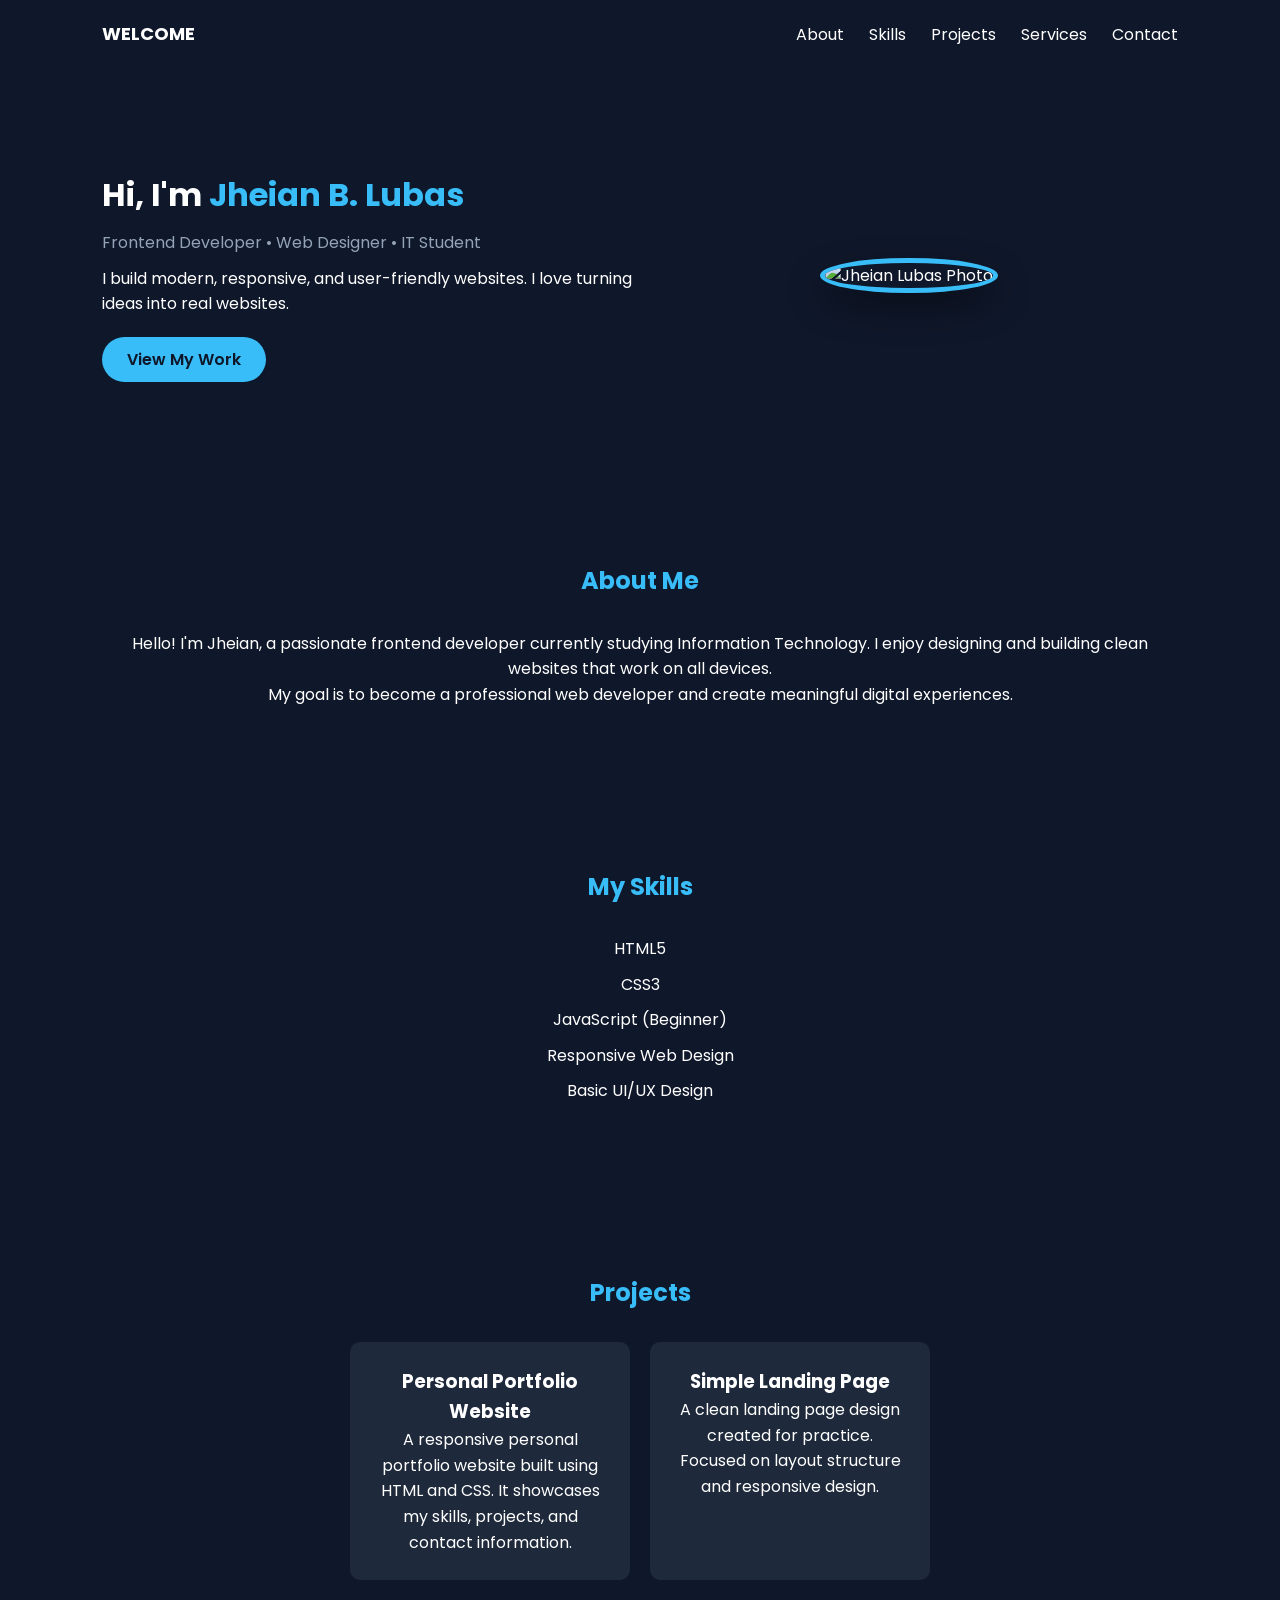
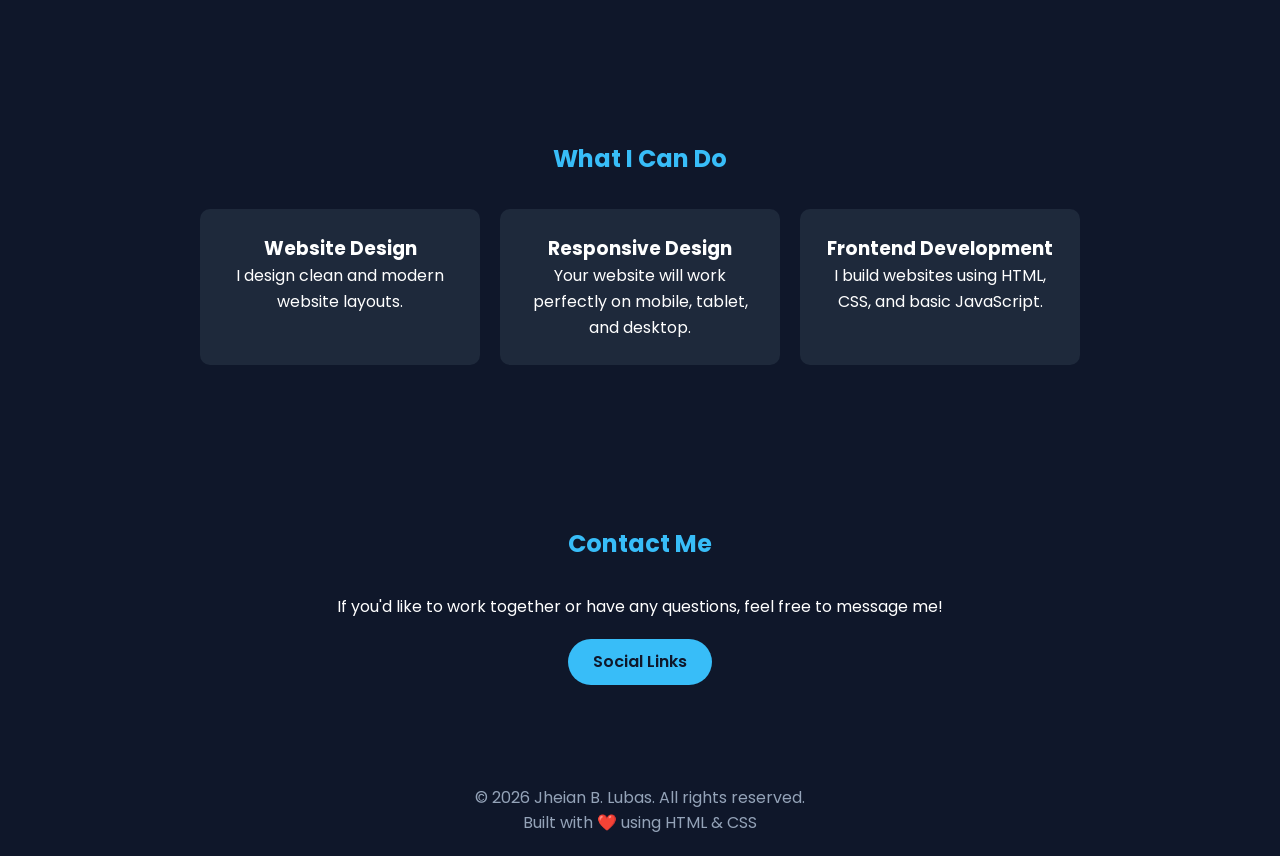
==== index.html @ f98c8f1d "Update and rename my portfolio.html to index.html" ====
<!DOCTYPE html>
<html lang="en">
<head>
  <meta charset="UTF-8" />
  <meta name="viewport" content="width=device-width, initial-scale=1.0" />
  <title>Jheian B. Lubas | Frontend Developer</title>

  <link rel="preconnect" href="https://fonts.googleapis.com">
  <link href="https://fonts.googleapis.com/css2?family=Poppins:wght@300;400;600;700&display=swap" rel="stylesheet">

  <link rel="stylesheet" href="my portfolio.css" />
</head>

<body>

  <!-- NAVIGATION -->
  <nav class="navbar">
    <div class="logo">WELCOME</div>

    <ul class="nav-links">
      <li><a href="#about">About</a></li>
      <li><a href="#skills">Skills</a></li>
      <li><a href="#projects">Projects</a></li>
      <li><a href="#services">Services</a></li>
      <li><a href="#contact">Contact</a></li>
    </ul>
  </nav>

  <!-- HERO -->
  <header class="hero">
    <div class="hero-container">

      <!-- TEXT -->
      <div class="hero-content">
        <h1>Hi, I'm <span>Jheian B. Lubas</span></h1>
        <p class="subtitle">Frontend Developer • Web Designer • IT Student</p>
        <p>
          I build modern, responsive, and user-friendly websites.
          I love turning ideas into real websites.
        </p>
        <a href="#projects" class="btn">View My Work</a>
      </div>

      <!-- PROFILE PHOTO -->
      <div class="hero-image">
        <!-- 🔥 TO CHANGE PHOTO:
             1. Put your photo inside "images" folder
             2. Name it profile.jpg
             3. Replace this file later with your real one
        -->
        <img src="images/profile.jpg" alt="Jheian Lubas Photo">
      </div>

    </div>
  </header>

  <!-- ABOUT -->
  <section id="about" class="section">
    <h2>About Me</h2>
    <p>
      Hello! I'm Jheian, a passionate frontend developer currently studying Information Technology.
      I enjoy designing and building clean websites that work on all devices.
    </p>
    <p>
      My goal is to become a professional web developer and create meaningful digital experiences.
    </p>
  </section>

  <!-- SKILLS -->
  <section id="skills" class="section">
    <h2>My Skills</h2>
    <div class="skills-container">
      <ul>
        <li>HTML5</li>
        <li>CSS3</li>
        <li>JavaScript (Beginner)</li>
        <li>Responsive Web Design</li>
        <li>Basic UI/UX Design</li>
      </ul>
    </div>
  </section>

  <!-- PROJECTS -->
  <section id="projects" class="section">
    <h2>Projects</h2>

    <div class="projects-container">
      <div class="project-card">
        <h3>Personal Portfolio Website</h3>
        <p>
          A responsive personal portfolio website built using HTML and CSS.
          It showcases my skills, projects, and contact information.
        </p>
      </div>

      <div class="project-card">
        <h3>Simple Landing Page</h3>
        <p>
          A clean landing page design created for practice.
          Focused on layout structure and responsive design.
        </p>
      </div>
    </div>
  </section>

  <!-- SERVICES -->
  <section id="services" class="section">
    <h2>What I Can Do</h2>

    <div class="services-container">
      <div class="service-card">
        <h3>Website Design</h3>
        <p>I design clean and modern website layouts.</p>
      </div>

      <div class="service-card">
        <h3>Responsive Design</h3>
        <p>Your website will work perfectly on mobile, tablet, and desktop.</p>
      </div>

      <div class="service-card">
        <h3>Frontend Development</h3>
        <p>I build websites using HTML, CSS, and basic JavaScript.</p>
      </div>
    </div>
  </section>

  <!-- CONTACT -->
  <section id="contact" class="section contact">
    <h2>Contact Me</h2>
    <p>If you'd like to work together or have any questions, feel free to message me!</p>
    <a href="socials.html" class="btn">Social Links</a>
  </section>

  <!-- FOOTER -->
  <footer>
    <p>© 2026 Jheian B. Lubas. All rights reserved.</p>
    <p>Built with ❤️ using HTML & CSS</p>
  </footer>

  <!-- SCROLL ANIMATION SCRIPT (YOUR ORIGINAL, CLEANED) -->
  <script>
    document.addEventListener("DOMContentLoaded", function() {
      const sections = document.querySelectorAll(".section");

      const observer = new IntersectionObserver((entries) => {
        entries.forEach(entry => {
          if (entry.isIntersecting) {
            entry.target.classList.add("show");
          }
        });
      }, { threshold: 0.15 });

      sections.forEach(section => {
        observer.observe(section);
      });
    });
  </script>

</body>
</html>
---- my portfolio.css ----
* {
  margin: 0;
  padding: 0;
  box-sizing: border-box;
  font-family: 'Poppins', sans-serif;
}

body {
  background: #0f172a;
  color: #ffffff;
  line-height: 1.6;
}

/* NAVBAR */
.navbar {
  display: flex;
  justify-content: space-between;
  align-items: center;
  padding: 20px 8%;
  background: #0f172a;
  position: sticky;
  top: 0;
  z-index: 1000;
}

.logo {
  font-weight: 700;
  font-size: 18px;
}

.nav-links {
  list-style: none;
  display: flex;
  gap: 25px;
}

.nav-links a {
  text-decoration: none;
  color: white;
  transition: 0.3s;
}

.nav-links a:hover {
  color: #38bdf8;
}

/* HERO */
.hero {
  padding: 100px 8%;
}

.hero-container {
  display: flex;
  align-items: center;
  justify-content: space-between;
  flex-wrap: wrap;
}

.hero-content {
  flex: 1;
  min-width: 280px;
}

.hero-content span {
  color: #38bdf8;
}

.subtitle {
  margin: 10px 0;
  color: #94a3b8;
}

.hero-image {
  flex: 1;
  text-align: center;
  min-width: 280px;
}

.hero-image img {
  width: 280px;
  height: 280px;
  border-radius: 50%;
  object-fit: cover;
  border: 5px solid #38bdf8;
  box-shadow: 0 15px 35px rgba(0,0,0,0.4);
  transition: 0.3s;
}

.hero-image img:hover {
  transform: scale(1.05);
}

/* BUTTON */
.btn {
  display: inline-block;
  margin-top: 20px;
  padding: 10px 25px;
  background: #38bdf8;
  color: #0f172a;
  border-radius: 25px;
  text-decoration: none;
  font-weight: 600;
  transition: 0.3s;
}

.btn:hover {
  background: white;
}

/* SECTIONS */
.section {
  padding: 80px 8%;
  text-align: center;
  opacity: 0;
  transform: translateY(40px);
  transition: 0.6s ease;
}

.section.show {
  opacity: 1;
  transform: translateY(0);
}

.section h2 {
  margin-bottom: 30px;
  color: #38bdf8;
}

/* CARDS */
.projects-container,
.services-container {
  display: flex;
  flex-wrap: wrap;
  gap: 20px;
  justify-content: center;
}

.project-card,
.service-card {
  background: #1e293b;
  padding: 25px;
  border-radius: 10px;
  width: 280px;
  transition: 0.3s;
}

.project-card:hover,
.service-card:hover {
  transform: translateY(-8px);
  background: #334155;
}

/* SKILLS */
.skills-container ul {
  list-style: none;
}

.skills-container li {
  margin: 10px 0;
}

/* FOOTER */
footer {
  text-align: center;
  padding: 20px;
  background: #0f172a;
  color: #94a3b8;
}

/* MOBILE */
@media (max-width: 768px) {
  .hero-container {
    flex-direction: column;
    text-align: center;
  }

  .nav-links {
    gap: 15px;
  }
}
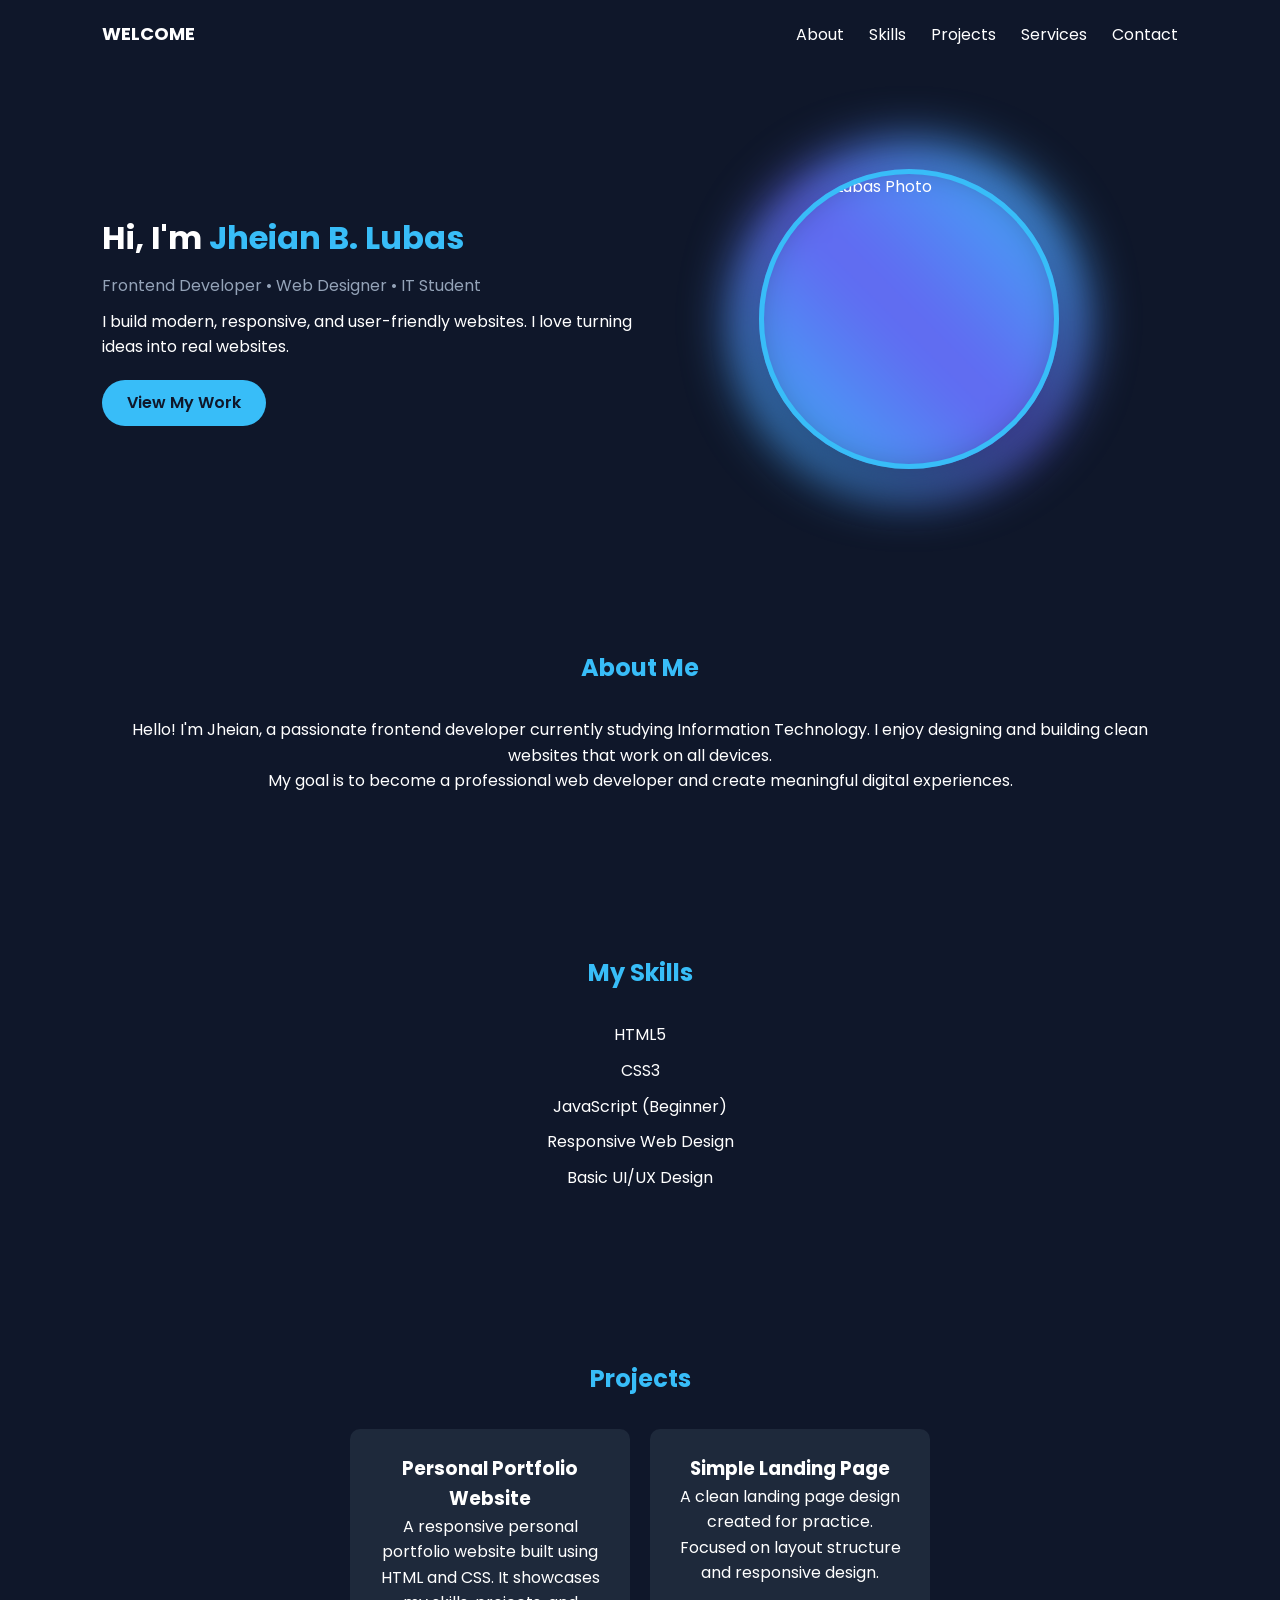
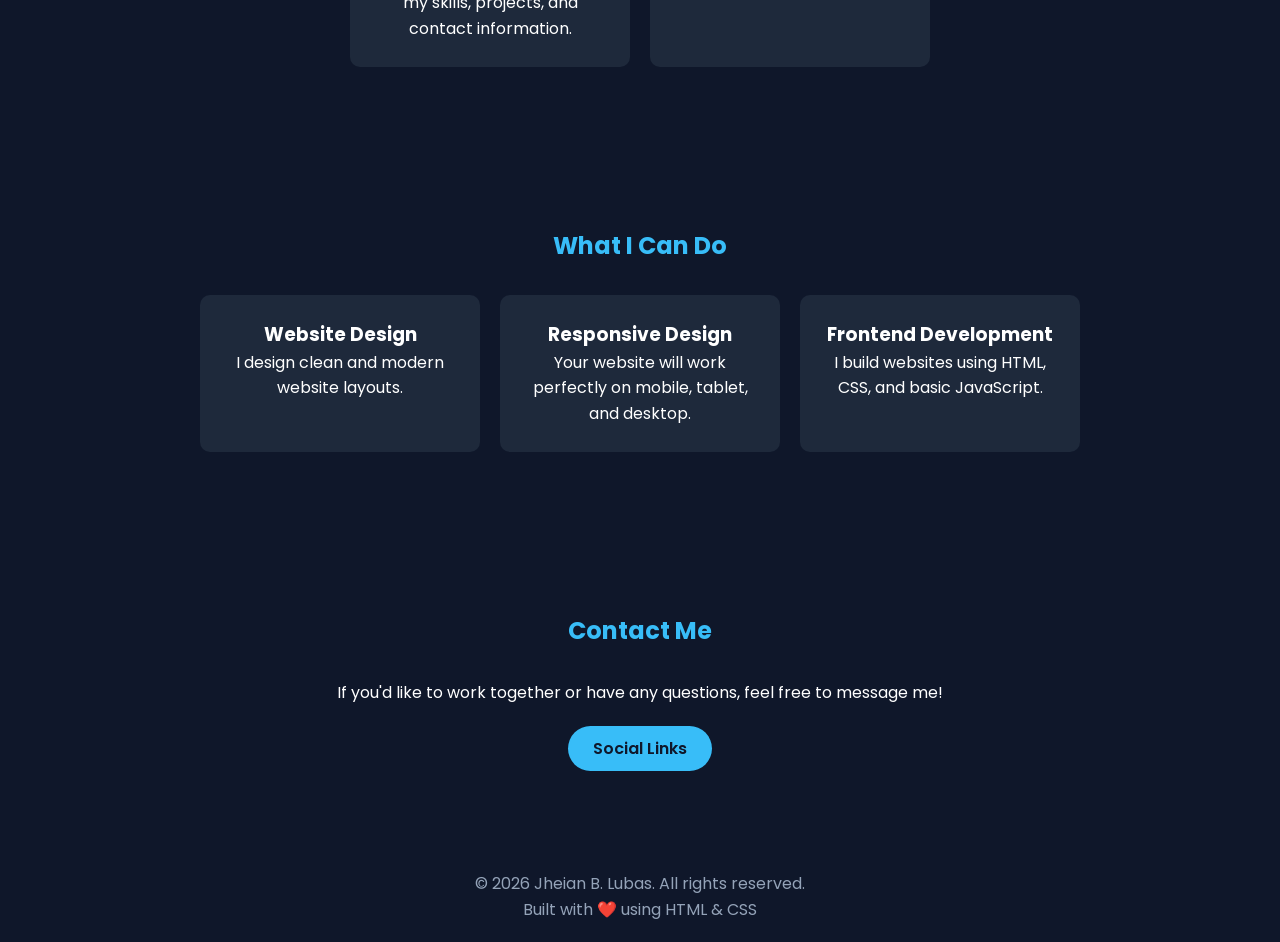
==== commit fc420540: "Update index.html" ====
--- a/index.html
+++ b/index.html
@@ -13,7 +13,7 @@
 
 <body>
 
-  <!-- NAVIGATION -->
+
   <nav class="navbar">
     <div class="logo">WELCOME</div>
 
@@ -26,11 +26,11 @@
     </ul>
   </nav>
 
-  <!-- HERO -->
+ 
   <header class="hero">
     <div class="hero-container">
 
-      <!-- TEXT -->
+ 
       <div class="hero-content">
         <h1>Hi, I'm <span>Jheian B. Lubas</span></h1>
         <p class="subtitle">Frontend Developer • Web Designer • IT Student</p>
@@ -41,20 +41,15 @@
         <a href="#projects" class="btn">View My Work</a>
       </div>
 
-      <!-- PROFILE PHOTO -->
+     
       <div class="hero-image">
-        <!-- 🔥 TO CHANGE PHOTO:
-             1. Put your photo inside "images" folder
-             2. Name it profile.jpg
-             3. Replace this file later with your real one
-        -->
-        <img src="images/profile.jpg" alt="Jheian Lubas Photo">
+        <img src="pics/pfp.jpg" alt="Jheian Lubas Photo">
       </div>
 
     </div>
   </header>
 
-  <!-- ABOUT -->
+
   <section id="about" class="section">
     <h2>About Me</h2>
     <p>
@@ -66,7 +61,7 @@
     </p>
   </section>
 
-  <!-- SKILLS -->
+
   <section id="skills" class="section">
     <h2>My Skills</h2>
     <div class="skills-container">
@@ -80,7 +75,6 @@
     </div>
   </section>
 
-  <!-- PROJECTS -->
   <section id="projects" class="section">
     <h2>Projects</h2>
 
@@ -103,7 +97,6 @@
     </div>
   </section>
 
-  <!-- SERVICES -->
   <section id="services" class="section">
     <h2>What I Can Do</h2>
 
@@ -125,20 +118,20 @@
     </div>
   </section>
 
-  <!-- CONTACT -->
+
   <section id="contact" class="section contact">
     <h2>Contact Me</h2>
     <p>If you'd like to work together or have any questions, feel free to message me!</p>
     <a href="socials.html" class="btn">Social Links</a>
   </section>
 
-  <!-- FOOTER -->
+  
   <footer>
     <p>© 2026 Jheian B. Lubas. All rights reserved.</p>
     <p>Built with ❤️ using HTML & CSS</p>
   </footer>
 
-  <!-- SCROLL ANIMATION SCRIPT (YOUR ORIGINAL, CLEANED) -->
+
   <script>
     document.addEventListener("DOMContentLoaded", function() {
       const sections = document.querySelectorAll(".section");
--- a/my portfolio.css
+++ b/my portfolio.css
@@ -12,6 +12,7 @@
 }
 
 /* NAVBAR */
+
 .navbar {
   display: flex;
   justify-content: space-between;
@@ -45,6 +46,7 @@
 }
 
 /* HERO */
+
 .hero {
   padding: 100px 8%;
 }
@@ -72,25 +74,63 @@
 
 .hero-image {
   flex: 1;
-  text-align: center;
-  min-width: 280px;
+  display: flex;
+  justify-content: center;
+  align-items: center;
+  position: relative;
+}
+
+/* glowing ring container */
+.hero-image::before {
+  content: "";
+  position: absolute;
+  width: 350px;
+  height: 350px;
+  border-radius: 50%;
+  background: linear-gradient(45deg, #38bdf8, #6366f1, #38bdf8);
+  filter: blur(25px);
+  z-index: 0;
+  animation: glowSpin 6s linear infinite;
+}
+
+@keyframes glowSpin {
+  0% {
+    transform: rotate(0deg);
+  }
+
+  100% {
+    transform: rotate(360deg);
+  }
 }
 
 .hero-image img {
-  width: 280px;
-  height: 280px;
+  width: 300px;
+  height: 300px;
   border-radius: 50%;
   object-fit: cover;
+  position: relative;
+  z-index: 1;
+
   border: 5px solid #38bdf8;
-  box-shadow: 0 15px 35px rgba(0,0,0,0.4);
-  transition: 0.3s;
+
+  box-shadow: 0 15px 40px rgba(0,0,0,0.5);
+
+  transition: transform 0.3s ease;
+
+  /* floating animation */
+  animation: float 4s ease-in-out infinite;
 }
 
 .hero-image img:hover {
-  transform: scale(1.05);
-}
-
-/* BUTTON */
+  transform: scale(1.06);
+}
+
+@keyframes float {
+  0% { transform: translateY(0px); }
+  50% { transform: translateY(-12px); }
+  100% { transform: translateY(0px); }
+}
+
 .btn {
   display: inline-block;
   margin-top: 20px;
@@ -108,6 +148,7 @@
 }
 
 /* SECTIONS */
+
 .section {
   padding: 80px 8%;
   text-align: center;
@@ -126,7 +167,8 @@
   color: #38bdf8;
 }
 
-/* CARDS */
+/* PROJECTS & SERVICES */
+
 .projects-container,
 .services-container {
   display: flex;
@@ -151,6 +193,7 @@
 }
 
 /* SKILLS */
+
 .skills-container ul {
   list-style: none;
 }
@@ -160,6 +203,7 @@
 }
 
 /* FOOTER */
+
 footer {
   text-align: center;
   padding: 20px;
@@ -167,8 +211,10 @@
   color: #94a3b8;
 }
 
-/* MOBILE */
+/* RESPONSIVE */
+
 @media (max-width: 768px) {
+
   .hero-container {
     flex-direction: column;
     text-align: center;
@@ -177,4 +223,16 @@
   .nav-links {
     gap: 15px;
   }
-}+
+  .hero-image img {
+    width: 260px;
+    height: 260px;
+  }
+
+  .hero-image::before {
+    width: 280px;
+    height: 280px;
+  }
+
+}
+
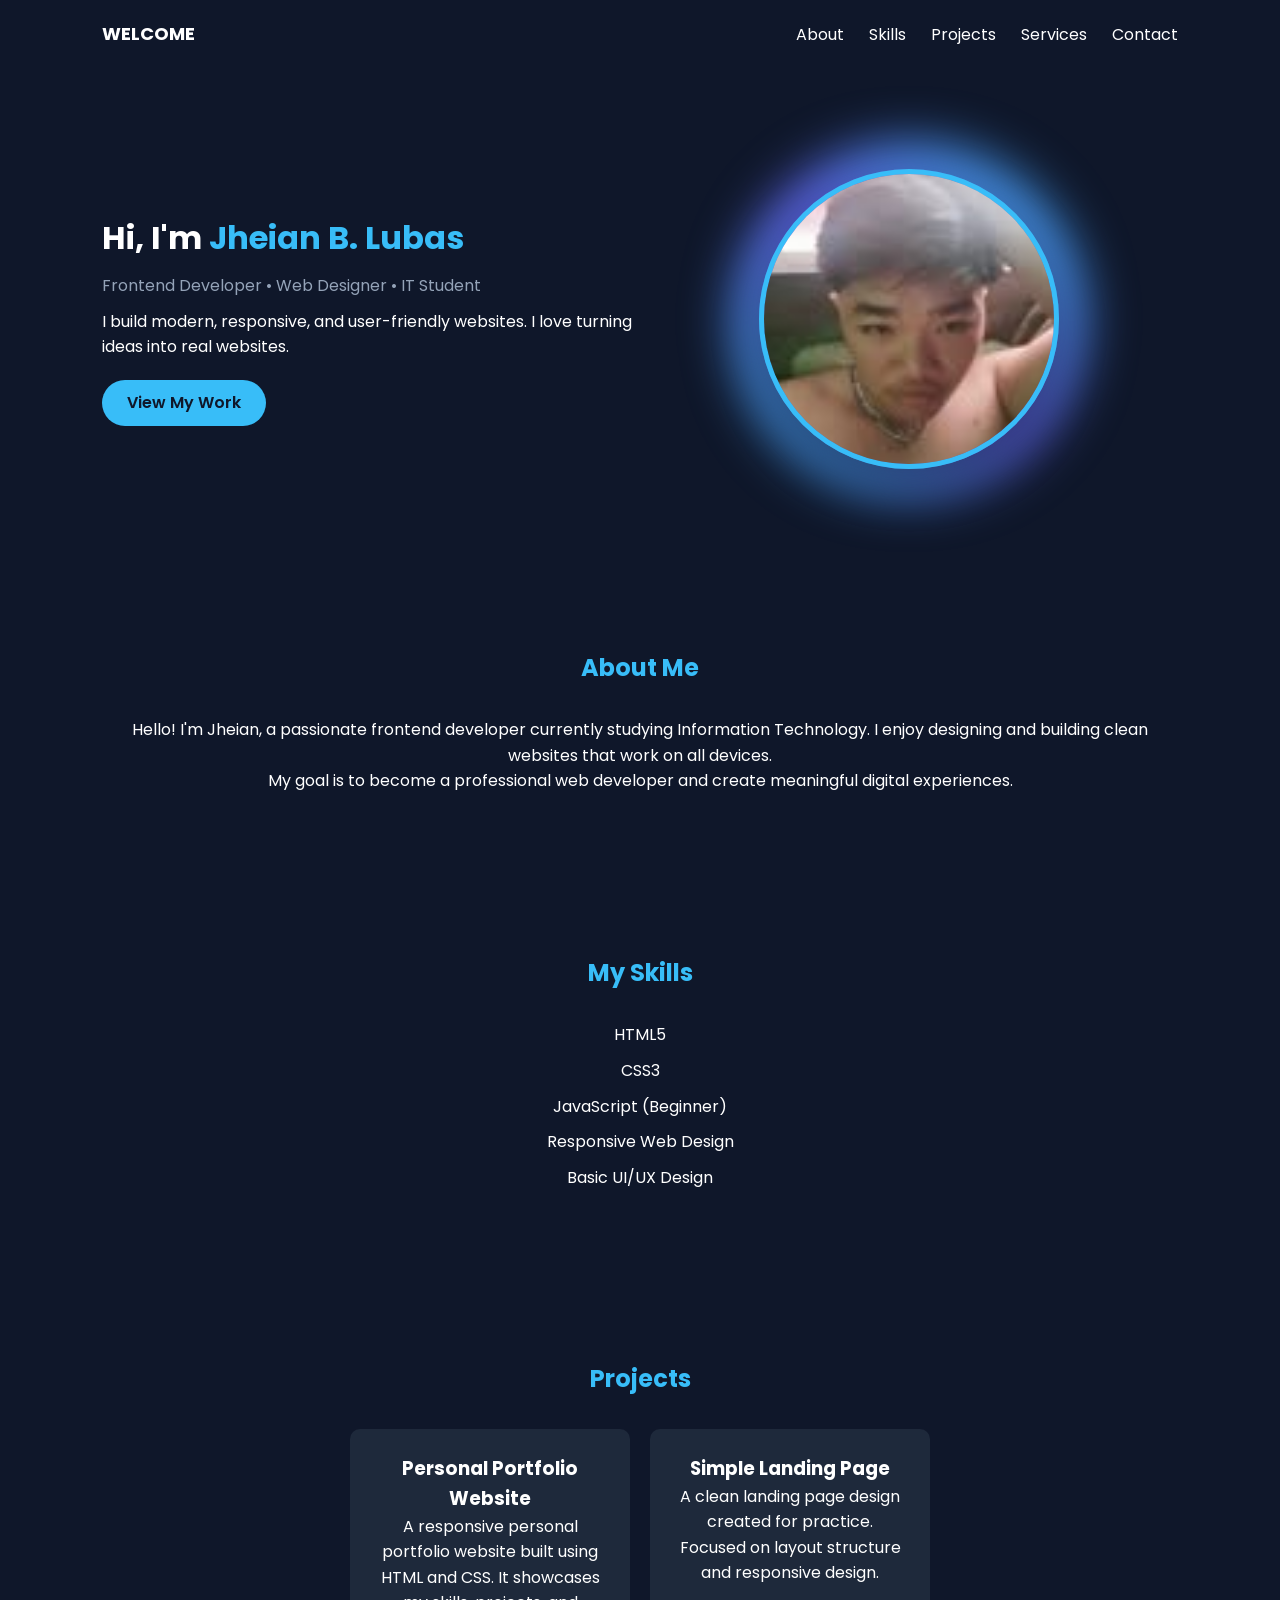
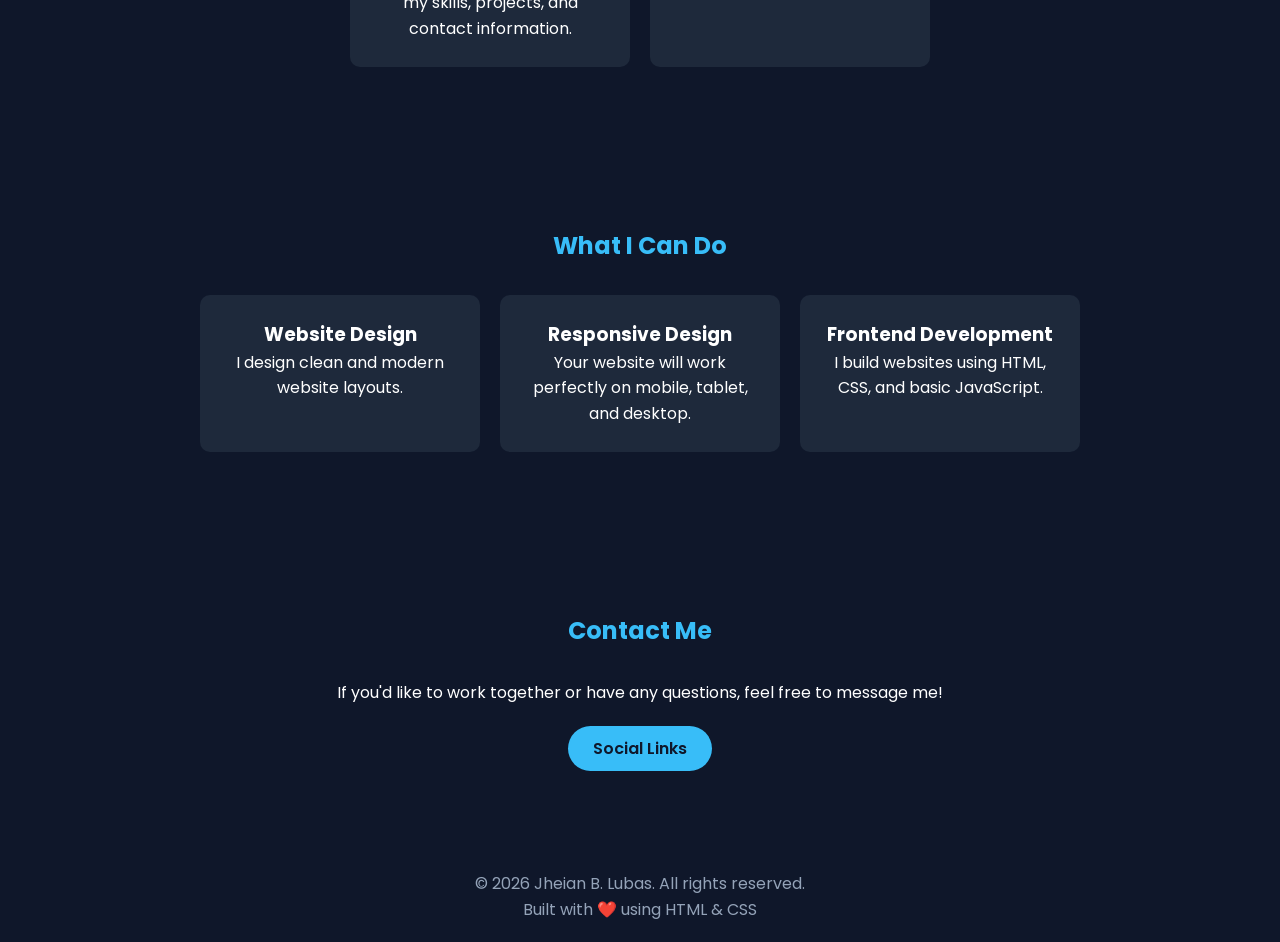
==== commit 69741a0a: "Update index.html" ====
--- a/index.html
+++ b/index.html
@@ -43,7 +43,7 @@
 
      
       <div class="hero-image">
-        <img src="pics/pfp.jpg" alt="Jheian Lubas Photo">
+        <img src="pfp.jpg" alt="Jheian Lubas Photo">
       </div>
 
     </div>
@@ -152,3 +152,4 @@
 
 </body>
 </html>
+
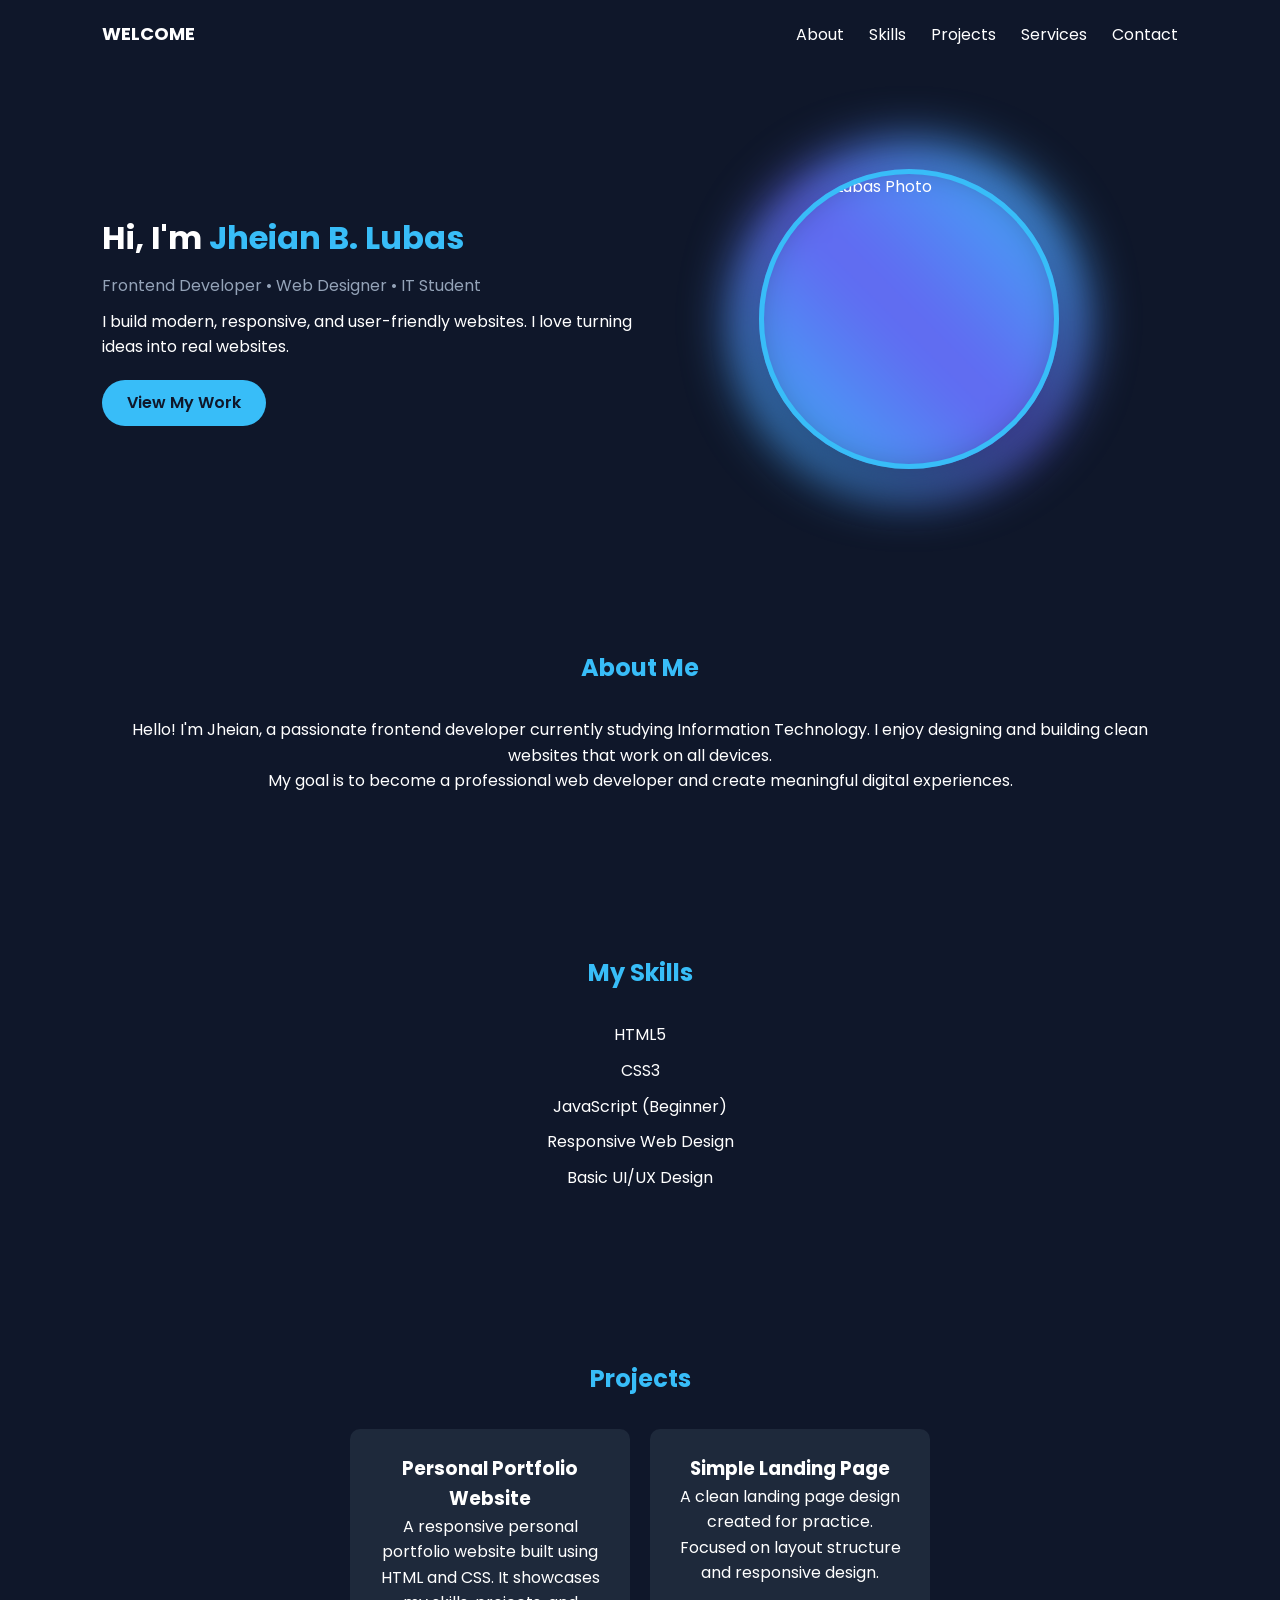
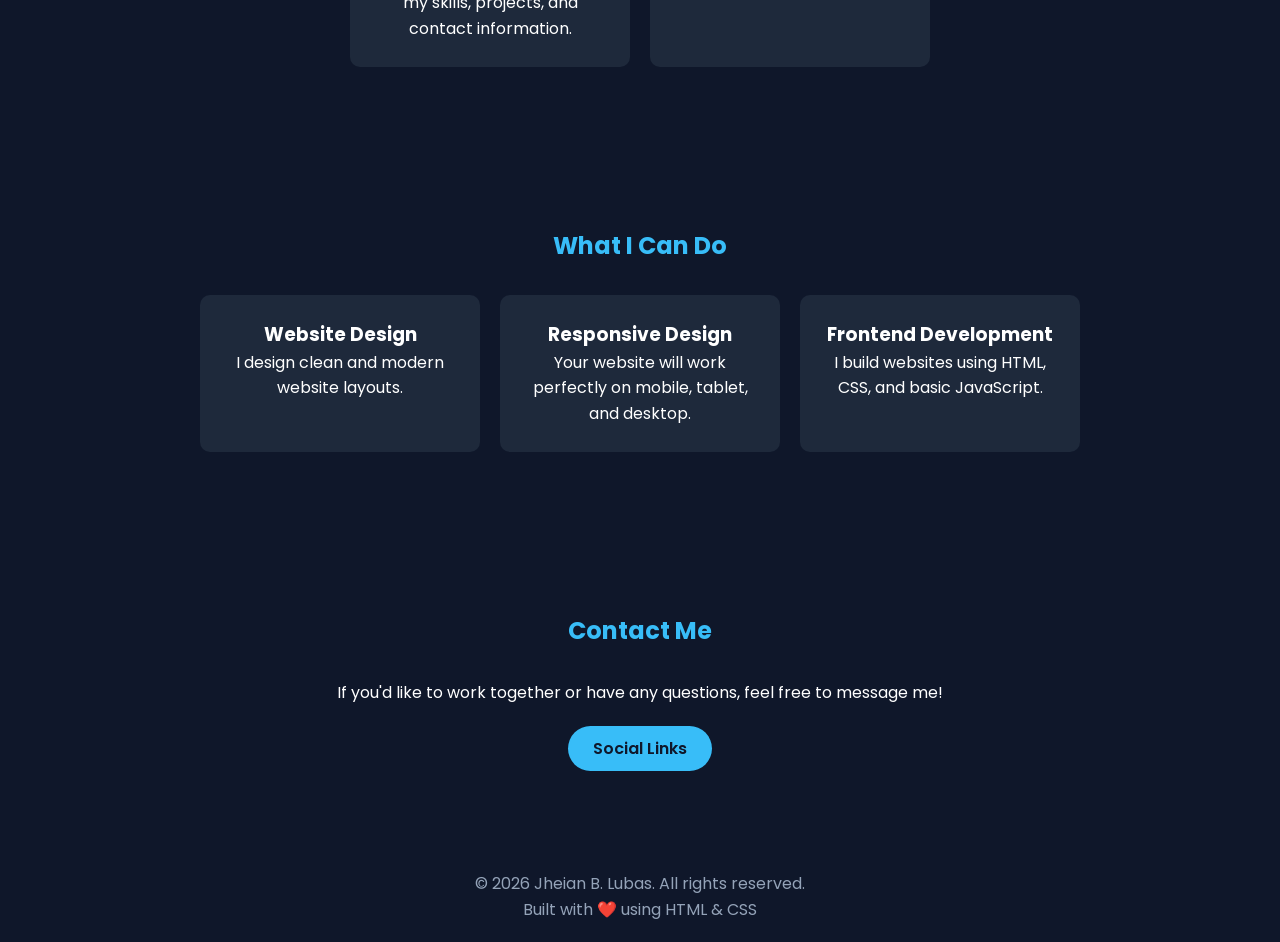
==== commit 67432e9c: "Update index.html" ====
--- a/index.html
+++ b/index.html
@@ -43,7 +43,7 @@
 
      
       <div class="hero-image">
-        <img src="pfp.jpg" alt="Jheian Lubas Photo">
+        <img src="image/pfp.jpg" alt="Jheian Lubas Photo">
       </div>
 
     </div>
@@ -153,3 +153,5 @@
 </body>
 </html>
 
+
+
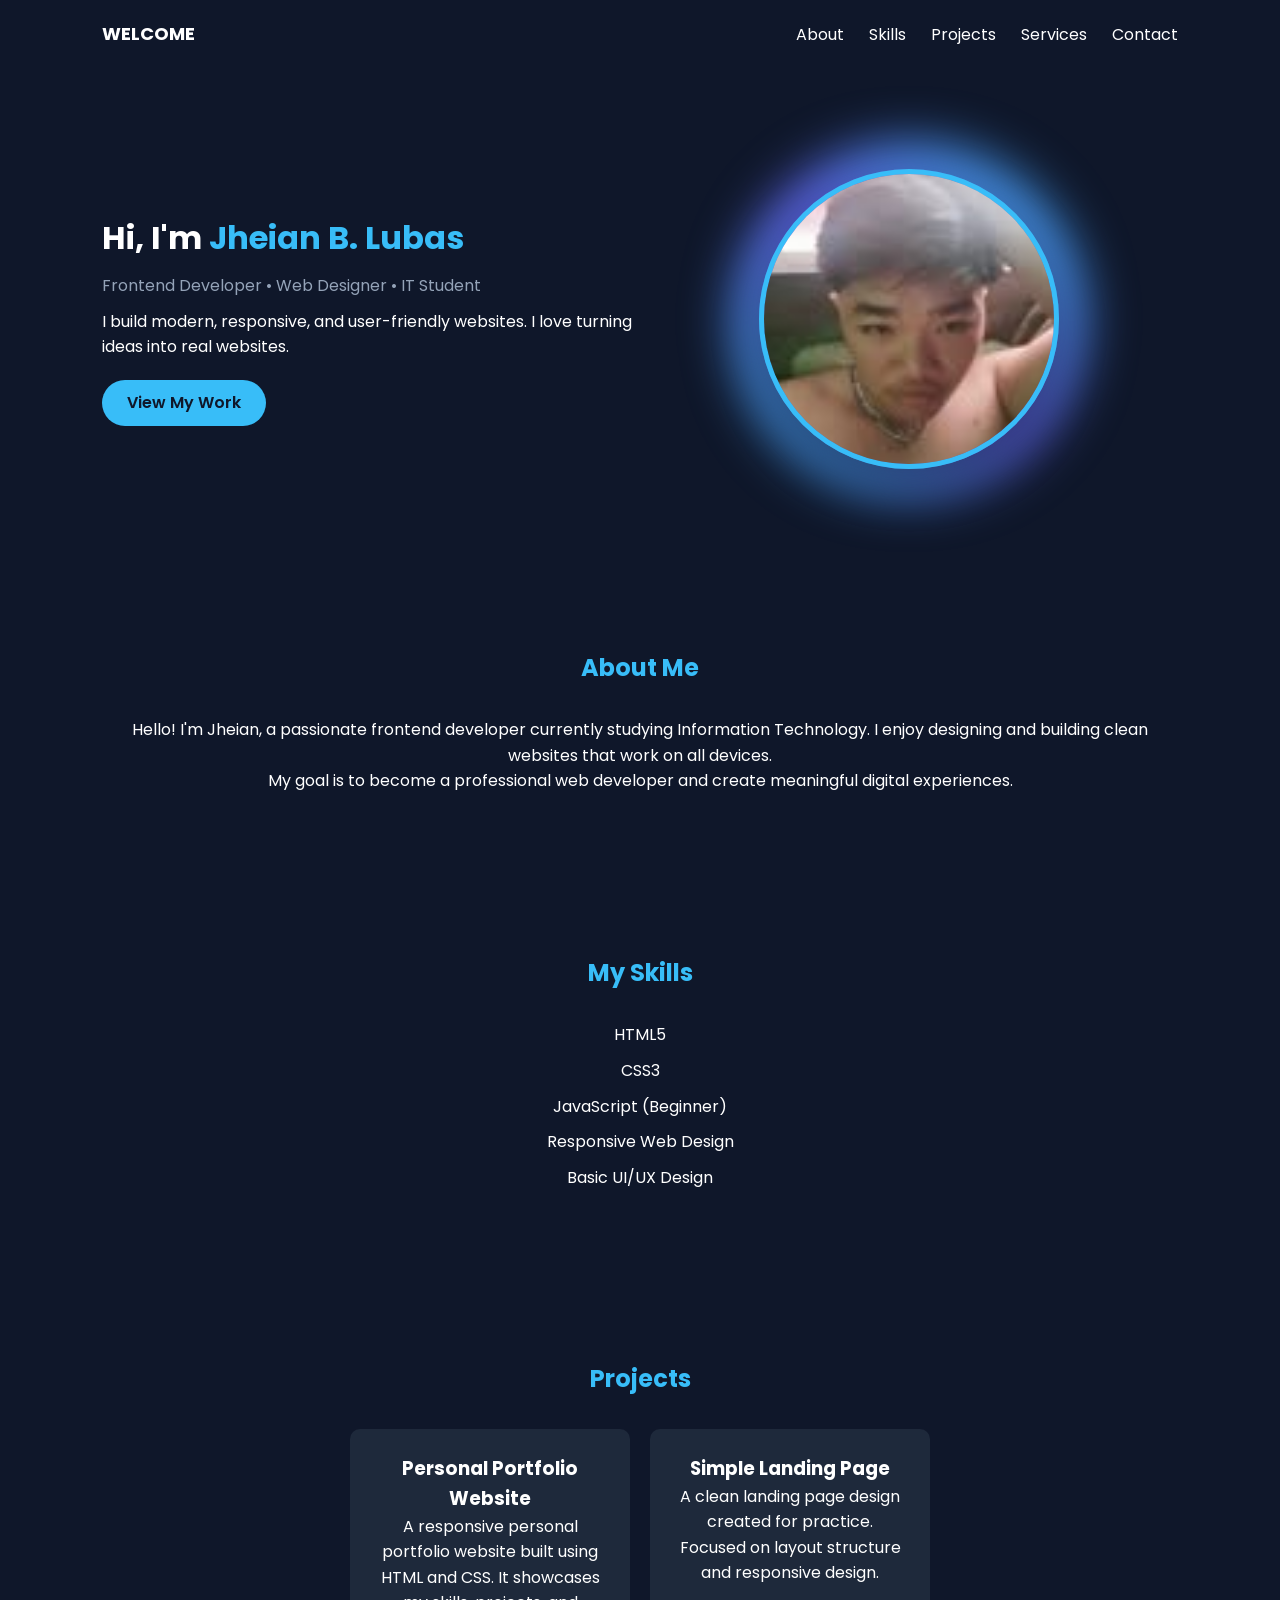
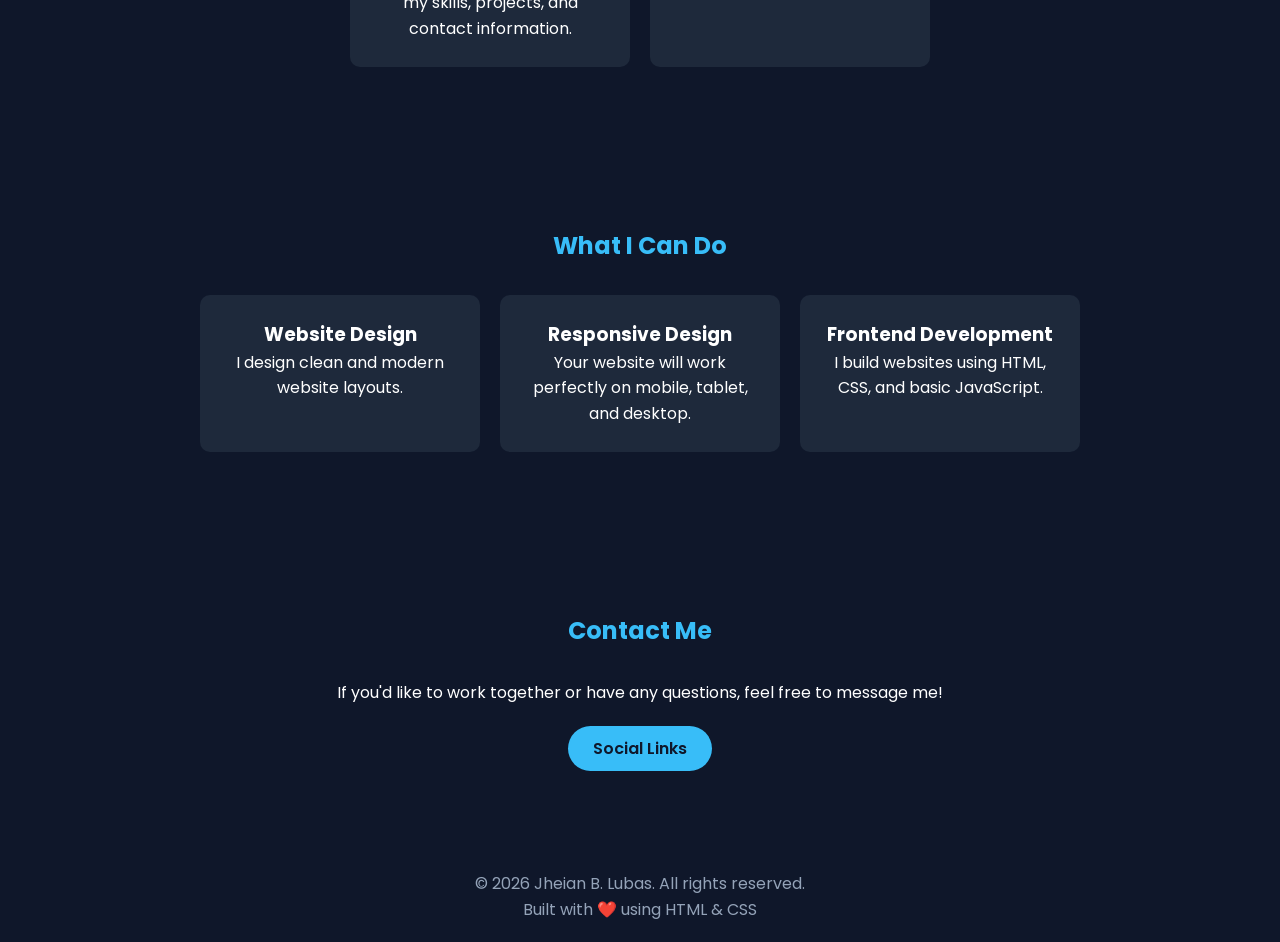
==== commit acd6ac28: "Update index.html" ====
--- a/index.html
+++ b/index.html
@@ -43,7 +43,7 @@
 
      
       <div class="hero-image">
-        <img src="image/pfp.jpg" alt="Jheian Lubas Photo">
+        <img src="pfp.jpg" alt="Jheian Lubas Photo">
       </div>
 
     </div>
@@ -155,3 +155,4 @@
 
 
 
+
